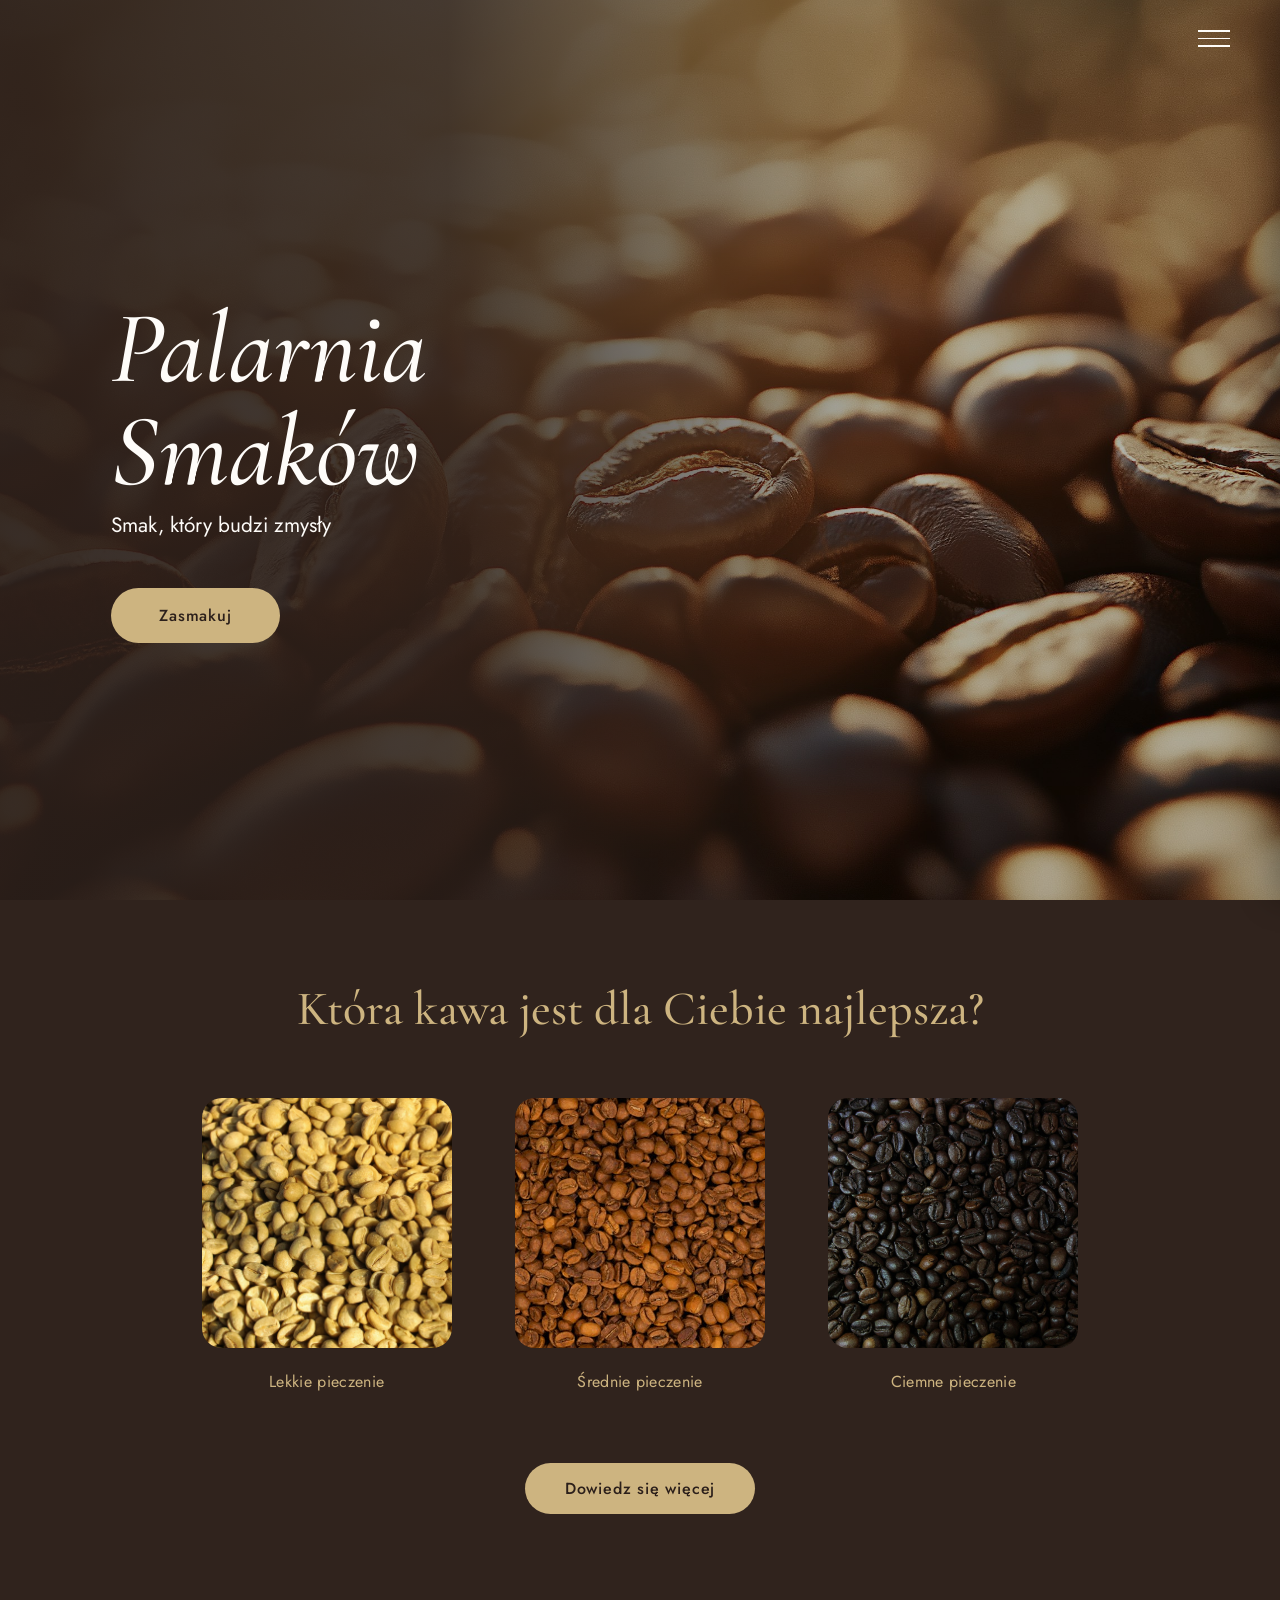
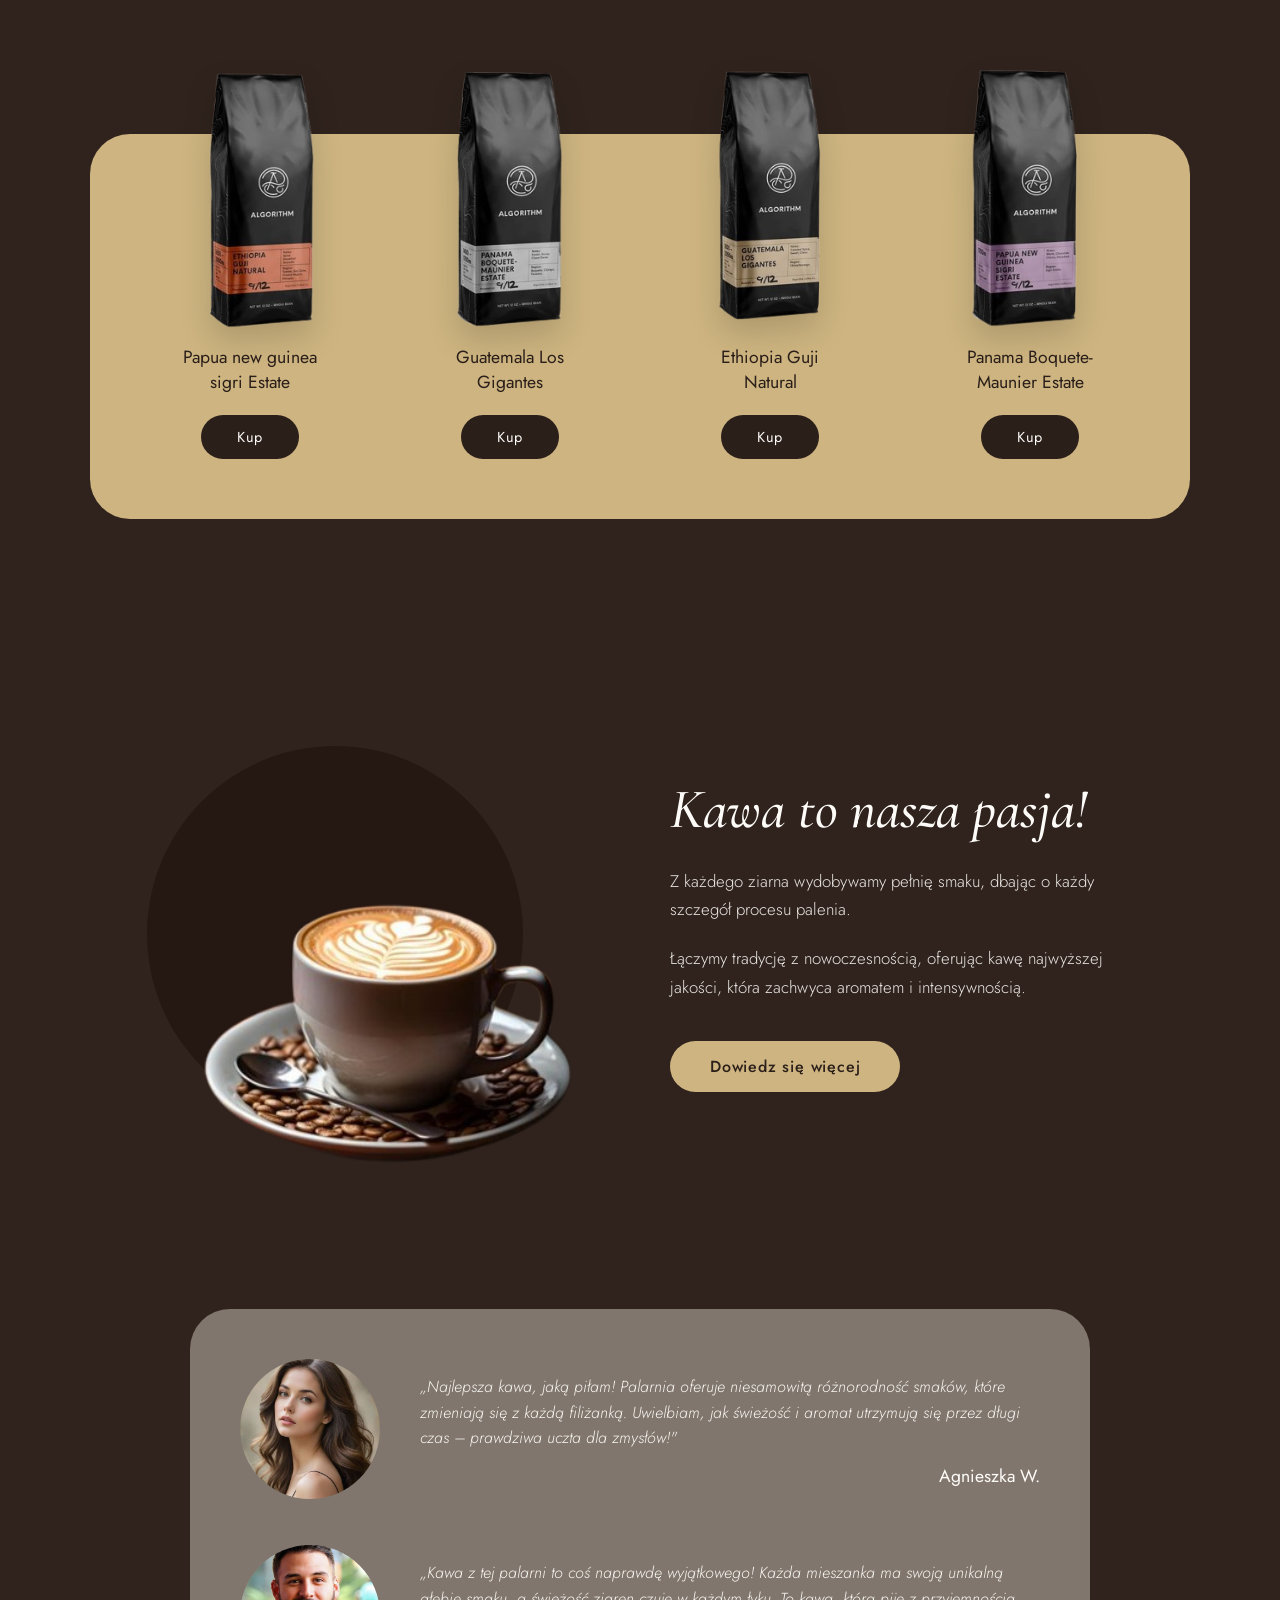
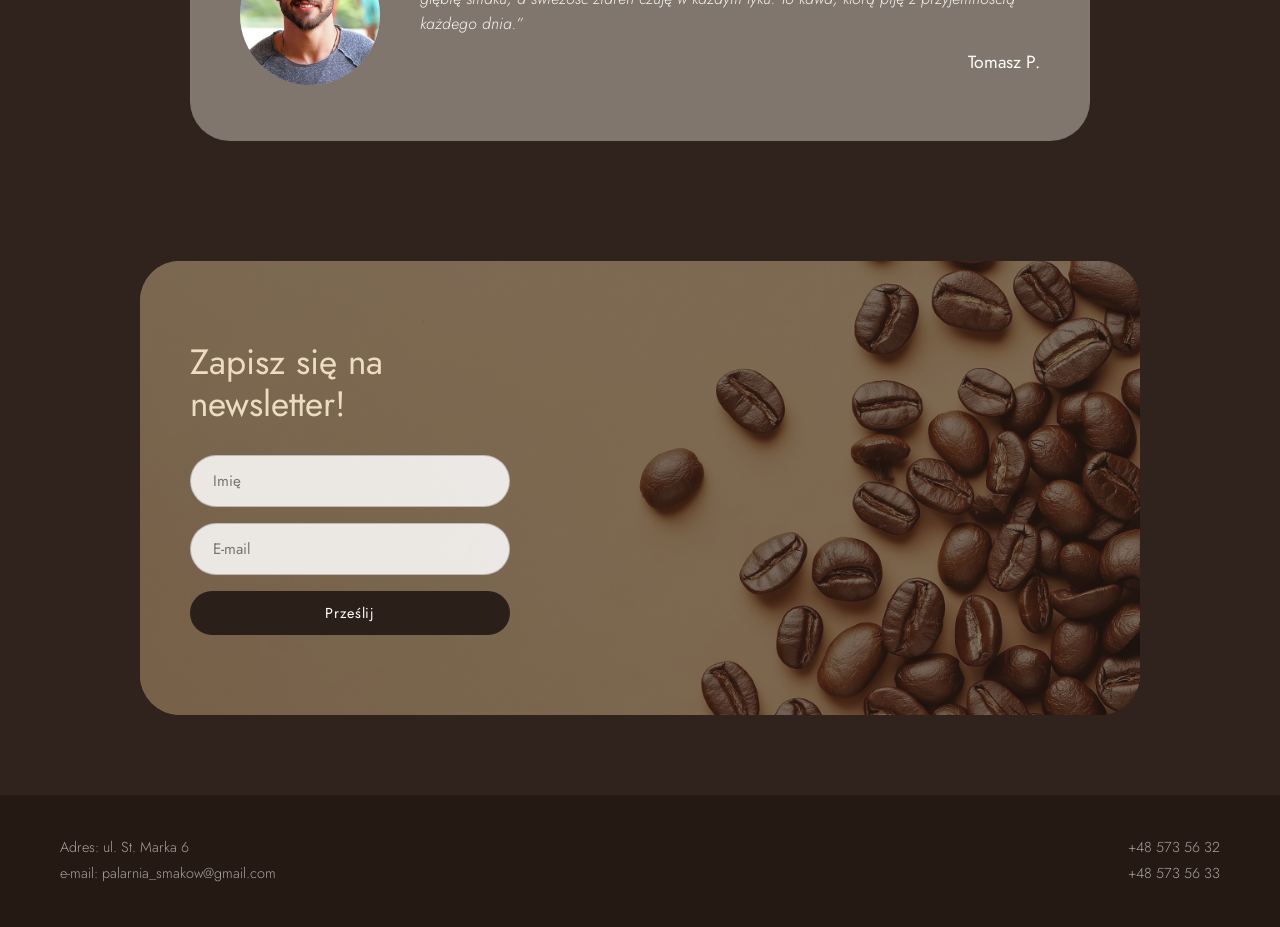
==== index.html @ 59026a5d "initial commit" ====
<!DOCTYPE html>
<html lang="pl">

<head>
  <meta charset="UTF-8" />
  <meta name="viewport" content="width=device-width, initial-scale=1.0" />
  <title>Palarnia Smaków – Smak, który budzi zmysły</title>
  <link rel="preconnect" href="https://fonts.googleapis.com" />
  <link rel="preconnect" href="https://fonts.gstatic.com" crossorigin />
  <link
    href="https://fonts.googleapis.com/css2?family=Cormorant+Garamond:ital,wght@0,400;0,500;0,600;1,400;1,500;1,600&family=Jost:wght@300;400;500&display=swap"
    rel="stylesheet" />
  <link rel="stylesheet" href="styles.css">
</head>

<body>

  <nav id="navbar">
    <div class="burger" id="burger" aria-label="Otwórz menu" role="button" tabindex="0">
      <span></span><span></span><span></span>
    </div>
  </nav>

  <div class="side-menu" id="sideMenu" aria-hidden="true">
    <a href="#about-section" class="close-menu">O nas</a>
    <a href="#roasting" class="close-menu">Recepty</a>
    <a href="#products" class="close-menu">Ceny</a>
    <a href="#newsletter" class="close-menu kontakt">Kontakty</a>
  </div>

  <section class="hero" id="home">
    <div class="hero-bg"></div>
    <div class="hero-content">
      <h1>Palarnia<br />Smaków</h1>
      <p>Smak, który budzi zmysły</p>
      <a href="#roasting" class="btn-primary">Zasmakuj</a>
    </div>
  </section>

  <section class="roasting" id="roasting">
    <h2 class="section-title">Która kawa jest dla Ciebie najlepsza?</h2>
    <div class="roasting-grid">
      <div class="roast-card reveal">
        <img src="img/pexels.jpg" alt="Lekkie pieczenie" loading="lazy" />
        <span>Lekkie pieczenie</span>
      </div>
      <div class="roast-card reveal reveal-delay-1">
        <img src="img/pexels-photo-9899787.jpeg" alt="Średnie pieczenie" loading="lazy" />
        <span>Średnie pieczenie</span>
      </div>
      <div class="roast-card reveal reveal-delay-2">
        <img src="img/coffee-5462272_1280.jpg" alt="Ciemne pieczenie" loading="lazy" />
        <span>Ciemne pieczenie</span>
      </div>
    </div>
    <div class="roasting-center">
      <a href="#products" class="btn-outline">Dowiedz się więcej</a>
    </div>
  </section>

  <section class="products" id="products">
    <div class="products-container">
      <div class="products-grid">
        <div class="product-card reveal">
          <img src="img/coffee4-removebg-preview.png" alt="Papua New Guinea" loading="lazy" />
          <h3>Papua new guinea<br />sigri Estate</h3>
          <button class="btn-dark">Kup</button>
        </div>
        <div class="product-card reveal reveal-delay-1">
          <img src="img/coffee4-removebg-preview2.png" alt="Guatemala" loading="lazy" />
          <h3>Guatemala Los<br />Gigantes</h3>
          <button class="btn-dark">Kup</button>
        </div>
        <div class="product-card reveal reveal-delay-2">
          <img src="img/coffee4-removebg-preview3.png" alt="Ethiopia" loading="lazy" />
          <h3>Ethiopia Guji<br />Natural</h3>
          <button class="btn-dark">Kup</button>
        </div>
        <div class="product-card reveal reveal-delay-3">
          <img src="img/coffee4-removebg-preview4.png" alt="Panama" loading="lazy" />
          <h3>Panama Boquete-<br />Maunier Estate</h3>
          <button class="btn-dark">Kup</button>
        </div>
      </div>
    </div>
  </section>

  <section class="about" id="about-section">
    <div class="about-inner">
      <div class="about-img-wrapper reveal">
        <div class="shape-circle dark"></div>
        <img class="about-img" src="img/кубек54b113f3918b110cf8e657eb90c488ac-removebg-preview.png"
          alt="Kawa – nasza pasja" loading="lazy" />
      </div>
      <div class="about-text reveal reveal-delay-1">
        <h2>Kawa to nasza pasja!</h2>
        <p>Z każdego ziarna wydobywamy pełnię smaku, dbając o każdy szczegół procesu palenia.</p>
        <p>Łączymy tradycję z nowoczesnością, oferując kawę najwyższej jakości, która zachwyca aromatem i
          intensywnością.</p>
        <a href="#newsletter" class="btn-outline">Dowiedz się więcej</a>
      </div>
    </div>
  </section>

  <section class="testimonials">
    <div class="testimonials-container">
      <div class="testimonial-row reveal">
        <div class="test-img-wrapper">
          <img src="img/1e2707a5ba640ab5339deffc21eb04fb.jpg" alt="Agnieszka W." loading="lazy" />
        </div>
        <div class="test-text">
          <blockquote>„Najlepsza kawa, jaką piłam! Palarnia oferuje niesamowitą różnorodność smaków, które zmieniają się
            z każdą filiżanką. Uwielbiam, jak świeżość i aromat utrzymują się przez długi czas – prawdziwa uczta dla
            zmysłów!"</blockquote>
          <cite>Agnieszka W.</cite>
        </div>
      </div>
      <div class="testimonial-row reverse reveal reveal-delay-1">
        <div class="test-text left-align">
          <blockquote>„Kawa z tej palarni to coś naprawdę wyjątkowego! Każda mieszanka ma swoją unikalną głębię smaku, a
            świeżość ziaren czuję w każdym łyku. To kawa, którą piję z przyjemnością każdego dnia.”</blockquote>
          <cite>Tomasz P.</cite>
        </div>
        <div class="test-img-wrapper">
          <div class="shape-circle light"></div>
          <img src="img/2618e67535f8e0091b42cb2a0de5d40c.jpg" alt="Tomasz P." loading="lazy" />
        </div>
      </div>
    </div>
  </section>

  <section class="newsletter" id="newsletter">
    <div class="newsletter-container">
      <div class="newsletter-content reveal">
        <h2>Zapisz się na<br />newsletter!</h2>
        <div class="form-group">
          <input type="text" placeholder="Imię" aria-label="Imię" />
          <input type="email" placeholder="E-mail" aria-label="E-mail" />
          <button class="btn-dark" onclick="this.textContent='Dziękujemy!';">Prześlij</button>
        </div>
      </div>
    </div>
  </section>

  <footer>
    <div>
      <p>Adres: ul. St. Marka 6</p>
      <p>e-mail: palarnia_smakow@gmail.com</p>
    </div>
    <div class="footer-contact">
      <p>+48 573 56 32</p>
      <p>+48 573 56 33</p>
    </div>
  </footer>

  <script src="script.js"></script>
</body>

</html>
---- styles.css ----
*,
*::before,
*::after {
  box-sizing: border-box;
  margin: 0;
  padding: 0;
}

:root {
  --app-bg: #30231d;
  --text-light: #fefcf9;
  --tan: #cdb480;
  --tan-dark: #ba9d65;
  --test-bg: #80766d;
  --btn-dark: #2b1f1a;
  --gold-text: #eedcc1;
  --gold-title: #cdb480;
}

html {
  scroll-behavior: smooth;
}

body {
  font-family: 'Jost', sans-serif;
  background: var(--app-bg);
  color: var(--text-light);
  overflow-x: hidden;
}

nav {
  position: fixed;
  top: 0;
  left: 0;
  right: 0;
  z-index: 1000;
  display: flex;
  align-items: center;
  justify-content: flex-end;
  padding: 30px 50px;
  background: transparent;
  transition: background 0.4s;
}

nav.scrolled {
  background: rgba(43, 31, 26, 0.92);
  backdrop-filter: blur(8px);
}

.burger {
  display: flex;
  flex-direction: column;
  gap: 6px;
  cursor: pointer;
  z-index: 1001;
}

.burger span {
  width: 32px;
  height: 1.5px;
  background: var(--text-light);
  transition: transform 0.35s, opacity 0.35s;
}

.burger.open span:nth-child(1) {
  transform: translateY(7.5px) rotate(45deg);
}

.burger.open span:nth-child(2) {
  opacity: 0;
}

.burger.open span:nth-child(3) {
  transform: translateY(-7.5px) rotate(-45deg);
}

.side-menu {
  position: fixed;
  top: 0;
  right: 0;
  bottom: 0;
  width: 350px;
  background: rgba(43, 31, 26, 0.98);
  backdrop-filter: blur(10px);
  z-index: 900;
  display: flex;
  flex-direction: column;
  justify-content: center;
  padding: 60px;
  transform: translateX(100%);
  transition: transform 0.5s cubic-bezier(0.77, 0, 0.175, 1);
  box-shadow: -10px 0 30px rgba(0, 0, 0, 0.3);
}

.side-menu.open {
  transform: translateX(0);
}

.side-menu a {
  font-family: 'Cormorant Garamond', serif;
  font-size: 2.2rem;
  font-weight: 400;
  font-style: italic;
  color: var(--text-light);
  text-decoration: none;
  display: block;
  padding: 14px 0;
  border-bottom: 1px solid rgba(255, 255, 255, 0.08);
  transition: color 0.2s, padding-left 0.3s;
}

.side-menu a.kontakt {
  border-bottom: none;
  margin-top: 2rem;
  font-size: 1.4rem;
  color: var(--tan);
  font-family: 'Jost', sans-serif;
  font-style: normal;
}

.side-menu a:hover {
  color: var(--tan);
  padding-left: 12px;
}

.hero {
  position: relative;
  min-height: 100vh;
  display: flex;
  flex-direction: column;
  justify-content: center;
  padding: 120px 60px 80px;
  overflow: hidden;
}

.hero-bg {
  position: absolute;
  inset: 0;
  background-image: url('img/Golden Hour Coffee Beans.jpeg');
  background-size: cover;
  background-position: center;
  filter: brightness(0.7);
  transform: scale(1.05);
  transition: transform 8s ease;
}

.hero:hover .hero-bg {
  transform: scale(1);
}

.hero::after {
  content: '';
  position: absolute;
  inset: 0;
  background: linear-gradient(to right, rgba(43, 31, 26, 0.9) 0%, rgba(43, 31, 26, 0.8) 35%, transparent 70%);
}

.hero-content {
  position: relative;
  z-index: 2;
  max-width: 600px;
  padding-left: 4vw;
}

.hero-content h1 {
  font-family: 'Cormorant Garamond', serif;
  font-size: clamp(4rem, 8vw, 6.5rem);
  font-weight: 500;
  font-style: italic;
  line-height: 1;
  color: var(--text-light);
  margin-bottom: 8px;
  animation: fadeUp 1s 0.2s both;
}

.hero-content p {
  font-size: 1.3rem;
  font-weight: 400;
  color: var(--text-light);
  margin-bottom: 48px;
  animation: fadeUp 1s 0.5s both;
}

.btn-primary {
  display: inline-block;
  background: var(--tan);
  color: var(--btn-dark);
  padding: 16px 48px;
  font-family: 'Jost', sans-serif;
  font-size: 1rem;
  font-weight: 500;
  letter-spacing: 0.05em;
  text-decoration: none;
  border: none;
  border-radius: 50px;
  cursor: pointer;
  transition: background 0.25s, transform 0.25s;
  animation: fadeUp 1s 0.8s both;
}

.btn-primary:hover {
  background: var(--tan-dark);
  transform: translateY(-2px);
}

.btn-dark {
  display: inline-block;
  background: var(--btn-dark);
  color: var(--text-light);
  padding: 12px 36px;
  border: none;
  border-radius: 50px;
  font-family: 'Jost', sans-serif;
  font-size: 0.9rem;
  font-weight: 400;
  letter-spacing: 0.05em;
  text-decoration: none;
  cursor: pointer;
  transition: background 0.2s, color 0.2s;
}

.btn-dark:hover {
  background: #1f140e;
}

.btn-outline {
  display: inline-block;
  background: var(--tan);
  color: var(--btn-dark);
  padding: 14px 40px;
  border: none;
  font-family: 'Jost', sans-serif;
  font-size: 1rem;
  font-weight: 500;
  letter-spacing: 0.05em;
  text-decoration: none;
  border-radius: 50px;
  cursor: pointer;
  transition: background 0.25s;
  margin-top: 20px;
}

.btn-outline:hover {
  background: var(--tan-dark);
}

section {
  padding: 80px 20px;
}

.section-title {
  font-family: 'Cormorant Garamond', serif;
  font-size: clamp(2.2rem, 4vw, 3rem);
  font-weight: 500;
  font-style: normal;
  text-align: center;
  color: var(--gold-title);
  margin-bottom: 60px;
}

.roasting {
  background: transparent;
}

.roasting-grid {
  display: grid;
  grid-template-columns: repeat(3, 1fr);
  gap: 40px;
  max-width: 900px;
  margin: 0 auto 50px;
}

.roast-card {
  text-align: center;
}

.roast-card img {
  width: 100%;
  max-width: 250px;
  aspect-ratio: 1;
  margin-bottom: 16px;
  object-fit: cover;
  border-radius: 20px;
  transition: transform 0.4s;
}

.roast-card:hover img {
  transform: scale(1.04);
}

.roast-card span {
  font-size: 1rem;
  font-weight: 400;
  color: var(--tan);
  letter-spacing: 0.02em;
}

.roasting-center {
  text-align: center;
}

.products {
  padding-top: 140px;
  background: transparent;
}

.products-container {
  background: var(--tan);
  border-radius: 40px;
  max-width: 1100px;
  margin: 0 auto;
  padding: 0 40px 60px;
}

.products-grid {
  display: grid;
  grid-template-columns: repeat(4, 1fr);
  gap: 20px;
}

.product-card {
  text-align: center;
  display: flex;
  flex-direction: column;
  align-items: center;
}

.product-card img {
  width: 100%;
  max-width: 180px;
  aspect-ratio: 16/25;
  object-fit: contain;
  margin-top: -80px;
  margin-bottom: 10px;
  filter: drop-shadow(0 15px 15px rgba(0, 0, 0, 0.15));
  transition: transform 0.3s;
}

.product-card:hover img {
  transform: translateY(-10px);
}

.product-card h3 {
  font-family: 'Jost', sans-serif;
  font-size: 1.1rem;
  font-weight: 400;
  margin-bottom: 20px;
  color: var(--btn-dark);
  line-height: 1.4;
}

.about {
  padding-top: 100px;
  padding-bottom: 100px;
}

.about-inner {
  display: grid;
  grid-template-columns: 1fr 1fr;
  gap: 60px;
  align-items: center;
  max-width: 1000px;
  margin: 0 auto;
}

.about-img-wrapper {
  position: relative;
  display: flex;
  justify-content: center;
}

.shape-circle.dark {
  position: absolute;
  top: 10%;
  left: 10%;
  width: 80%;
  padding-top: 80%;
  background: #251711;
  border-radius: 50%;
  z-index: 0;
  transform: translate(-40px, 0);
}

.about-img {
  position: relative;
  z-index: 1;
  border-radius: 20%;
  width: 100%;
  max-width: 500px;
  aspect-ratio: 1;
  object-fit: cover;
  transform: translateX(-30px);
}

.about-text h2 {
  font-family: 'Cormorant Garamond', serif;
  font-size: clamp(2.5rem, 5vw, 3.5rem);
  font-style: italic;
  font-weight: 500;
  color: var(--text-light);
  margin-bottom: 24px;
}

.about-text p {
  font-size: 1.05rem;
  font-weight: 300;
  line-height: 1.7;
  color: var(--text-light);
  margin-bottom: 20px;
  opacity: 0.9;
}

.testimonials {
  padding: 40px 20px 80px;
}

.testimonials-container {
  background: var(--test-bg);
  border-radius: 40px;
  max-width: 900px;
  margin: 0 auto;
  padding: 50px;
  display: flex;
  flex-direction: column;
  gap: 40px;
}

.testimonial-row {
  display: flex;
  align-items: center;
  gap: 40px;
}

.testimonial-row.reverse {
  flex-direction: row-reverse;
}

.test-img-wrapper {
  position: relative;
  min-width: 140px;
}

.shape-circle.light {
  position: absolute;
  top: 0;
  left: 0;
  width: 140px;
  height: 140px;
  background: rgba(255, 255, 255, 0.15);
  border-radius: 50%;
  z-index: 0;
}

.test-img-wrapper img {
  position: relative;
  z-index: 1;
  width: 140px;
  height: 140px;
  border-radius: 50%;
  object-fit: cover;
}

.test-img-wrapper img[alt="Agnieszka W."] {
  object-position: center 20%;
}

.test-text {
  display: flex;
  flex-direction: column;
}

.test-text.left-align {
  align-items: flex-start;
  text-align: left;
}

.test-text blockquote {
  font-family: 'Jost', sans-serif;
  font-weight: 300;
  font-size: 1rem;
  line-height: 1.6;
  color: var(--text-light);
  margin-bottom: 12px;
  font-style: italic;
  opacity: 0.95;
}

.test-text cite {
  font-style: normal;
  font-weight: 400;
  font-size: 1.1rem;
  color: var(--text-light);
  align-self: flex-end;
}

.test-text.left-align cite {
  align-self: flex-end;
}

.newsletter {
  padding-top: 40px;
  padding-bottom: 80px;
}

.newsletter-container {
  background-image: url('img/Scattered Coffee Beans.jpeg');
  background-size: cover;
  background-position: center;
  border-radius: 40px;
  max-width: 1000px;
  margin: 0 auto;
  position: relative;
  display: flex;
  overflow: hidden;
}

.newsletter-container::before {
  content: '';
  position: absolute;
  inset: 0;
  background: rgba(43, 31, 26, 0.55);
  z-index: 0;
}

.newsletter-content {
  padding: 80px 50px;
  flex: 1;
  display: flex;
  flex-direction: column;
  justify-content: center;
  position: relative;
  z-index: 1;
}

.newsletter-content h2 {
  font-family: 'Jost', sans-serif;
  font-size: 2.2rem;
  font-weight: 400;
  color: var(--gold-text);
  margin-bottom: 30px;
  line-height: 1.2;
}

.form-group {
  display: flex;
  flex-direction: column;
  gap: 16px;
  max-width: 320px;
}

.newsletter input {
  width: 100%;
  padding: 14px 22px;
  border: 1px solid rgba(0, 0, 0, 0.2);
  border-radius: 50px;
  font-family: 'Jost', sans-serif;
  font-size: 0.95rem;
  background: rgba(255, 255, 255, 0.85);
  color: var(--btn-dark);
  outline: none;
  transition: border-color 0.2s;
}

.newsletter input:focus {
  border-color: var(--tan);
  background: #fff;
}

footer {
  display: flex;
  justify-content: space-between;
  align-items: center;
  padding: 40px 60px;
  background: #251913;
}

footer p {
  font-size: 0.9rem;
  font-weight: 300;
  color: rgba(255, 255, 255, 0.6);
  line-height: 1.8;
}

.footer-contact {
  text-align: right;
  color: rgba(255, 255, 255, 0.6);
}

.reveal {
  opacity: 0;
  transform: translateY(30px);
  transition: opacity 0.7s, transform 0.7s;
}

.reveal.visible {
  opacity: 1;
  transform: none;
}

@keyframes fadeUp {
  from {
    opacity: 0;
    transform: translateY(24px);
  }

  to {
    opacity: 1;
    transform: translateY(0);
  }
}

.reveal-delay-1 {
  transition-delay: 0.15s;
}

.reveal-delay-2 {
  transition-delay: 0.30s;
}

.reveal-delay-3 {
  transition-delay: 0.45s;
}

@media (max-width: 900px) {
  .hero-content h1 {
    font-size: 4rem;
  }

  .roasting-grid {
    grid-template-columns: 1fr;
    max-width: 300px;
  }

  .products-grid {
    grid-template-columns: repeat(2, 1fr);
    gap: 40px 20px;
  }

  .about-inner {
    grid-template-columns: 1fr;
    text-align: center;
  }

  .about-img-wrapper {
    max-width: 380px;
    margin: 0 auto;
  }

  .shape-circle.dark {
    top: 0;
    left: 0;
    transform: translate(0, 0);
  }

  .about-text h2 {
    font-size: 3rem;
  }

  .about-text cite {
    justify-content: center;
  }

  .testimonial-row,
  .testimonial-row.reverse {
    flex-direction: column;
    text-align: center;
  }

  .test-text.left-align cite,
  .test-text cite {
    align-self: center;
  }

  .newsletter-container {
    flex-direction: column;
  }

  .newsletter-img {
    width: 100%;
    height: 250px;
    border-radius: 0 0 40px 40px;
  }

  footer {
    flex-direction: column;
    text-align: center;
    gap: 20px;
  }

  .footer-contact {
    text-align: center;
  }

  .products {
    padding-top: 80px;
  }

  .product-card img {
    margin-top: -60px;
  }
}

@media (max-width: 500px) {
  nav {
    padding: 20px;
  }

  .hero-content h1 {
    font-size: 3.5rem;
  }

  .products-grid {
    grid-template-columns: 1fr;
  }

  .products-container {
    padding: 0 20px 40px;
  }

  .side-menu {
    width: 100%;
  }
}
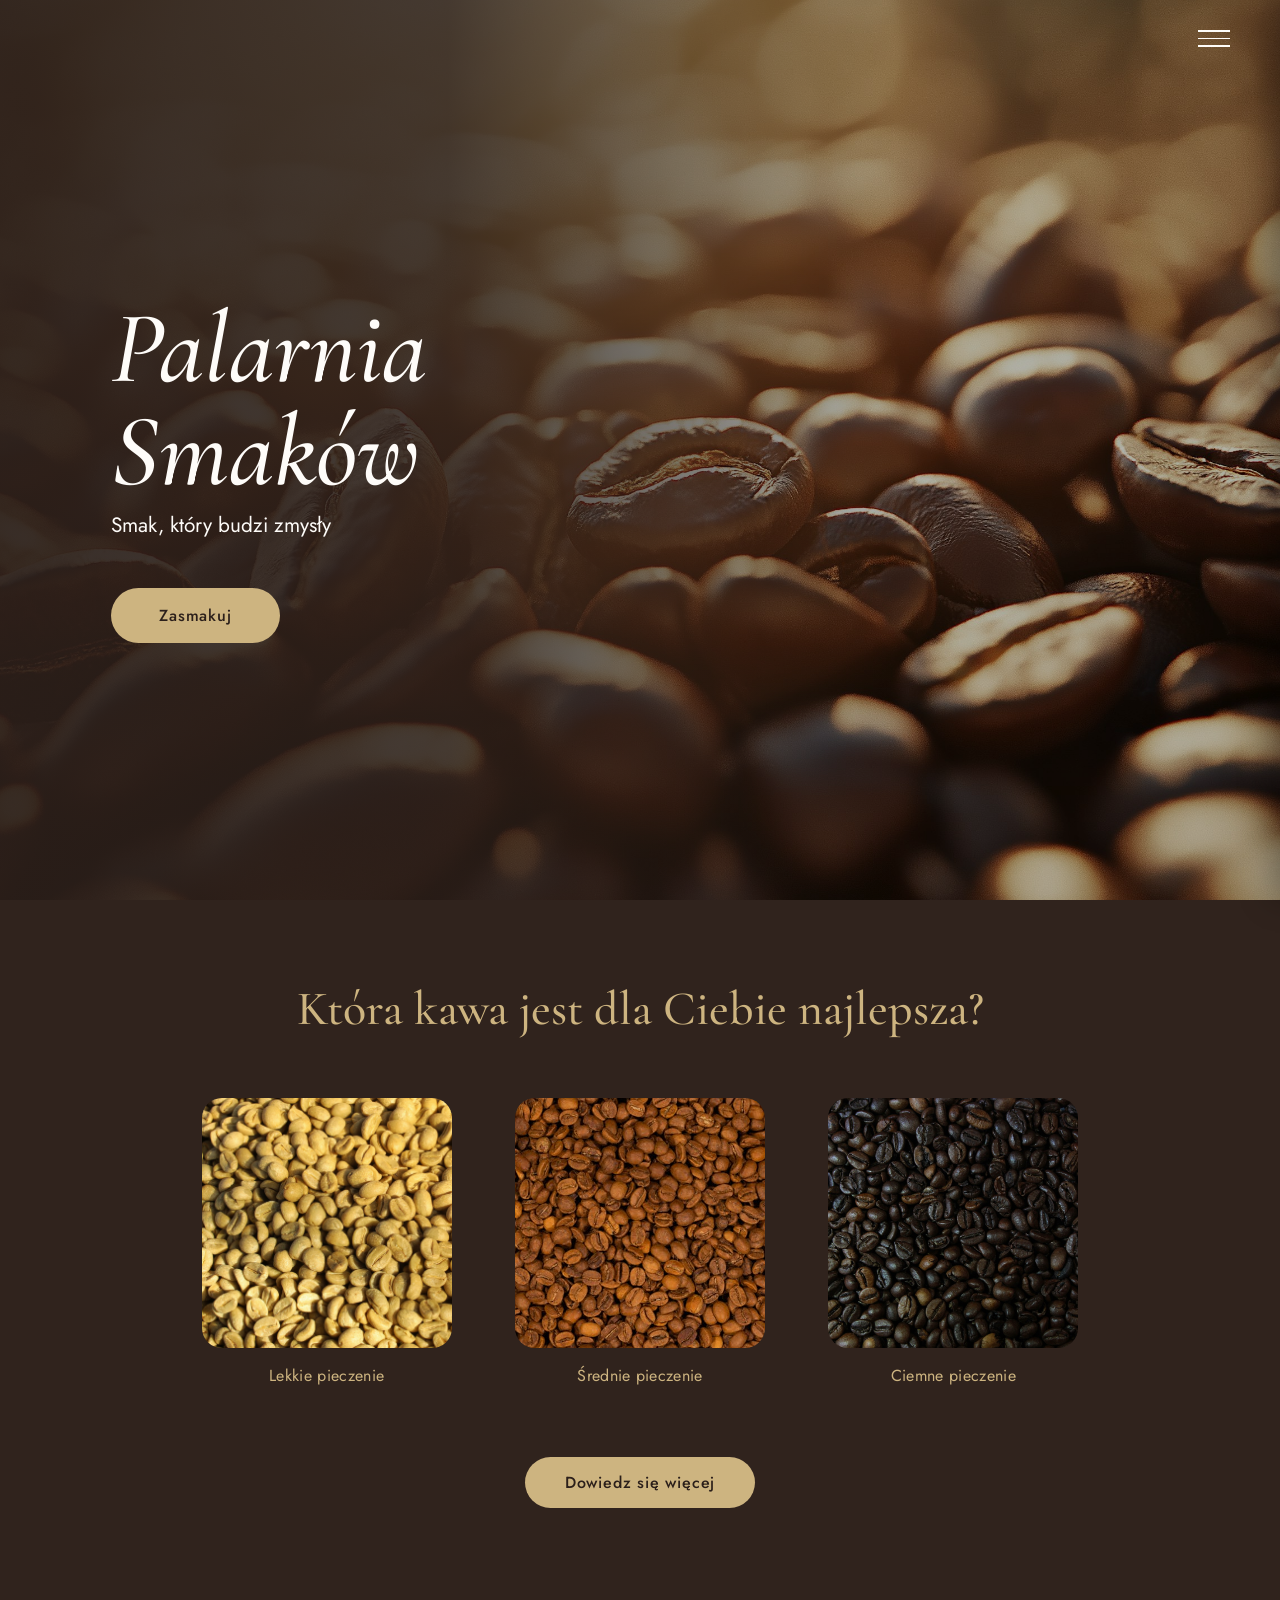
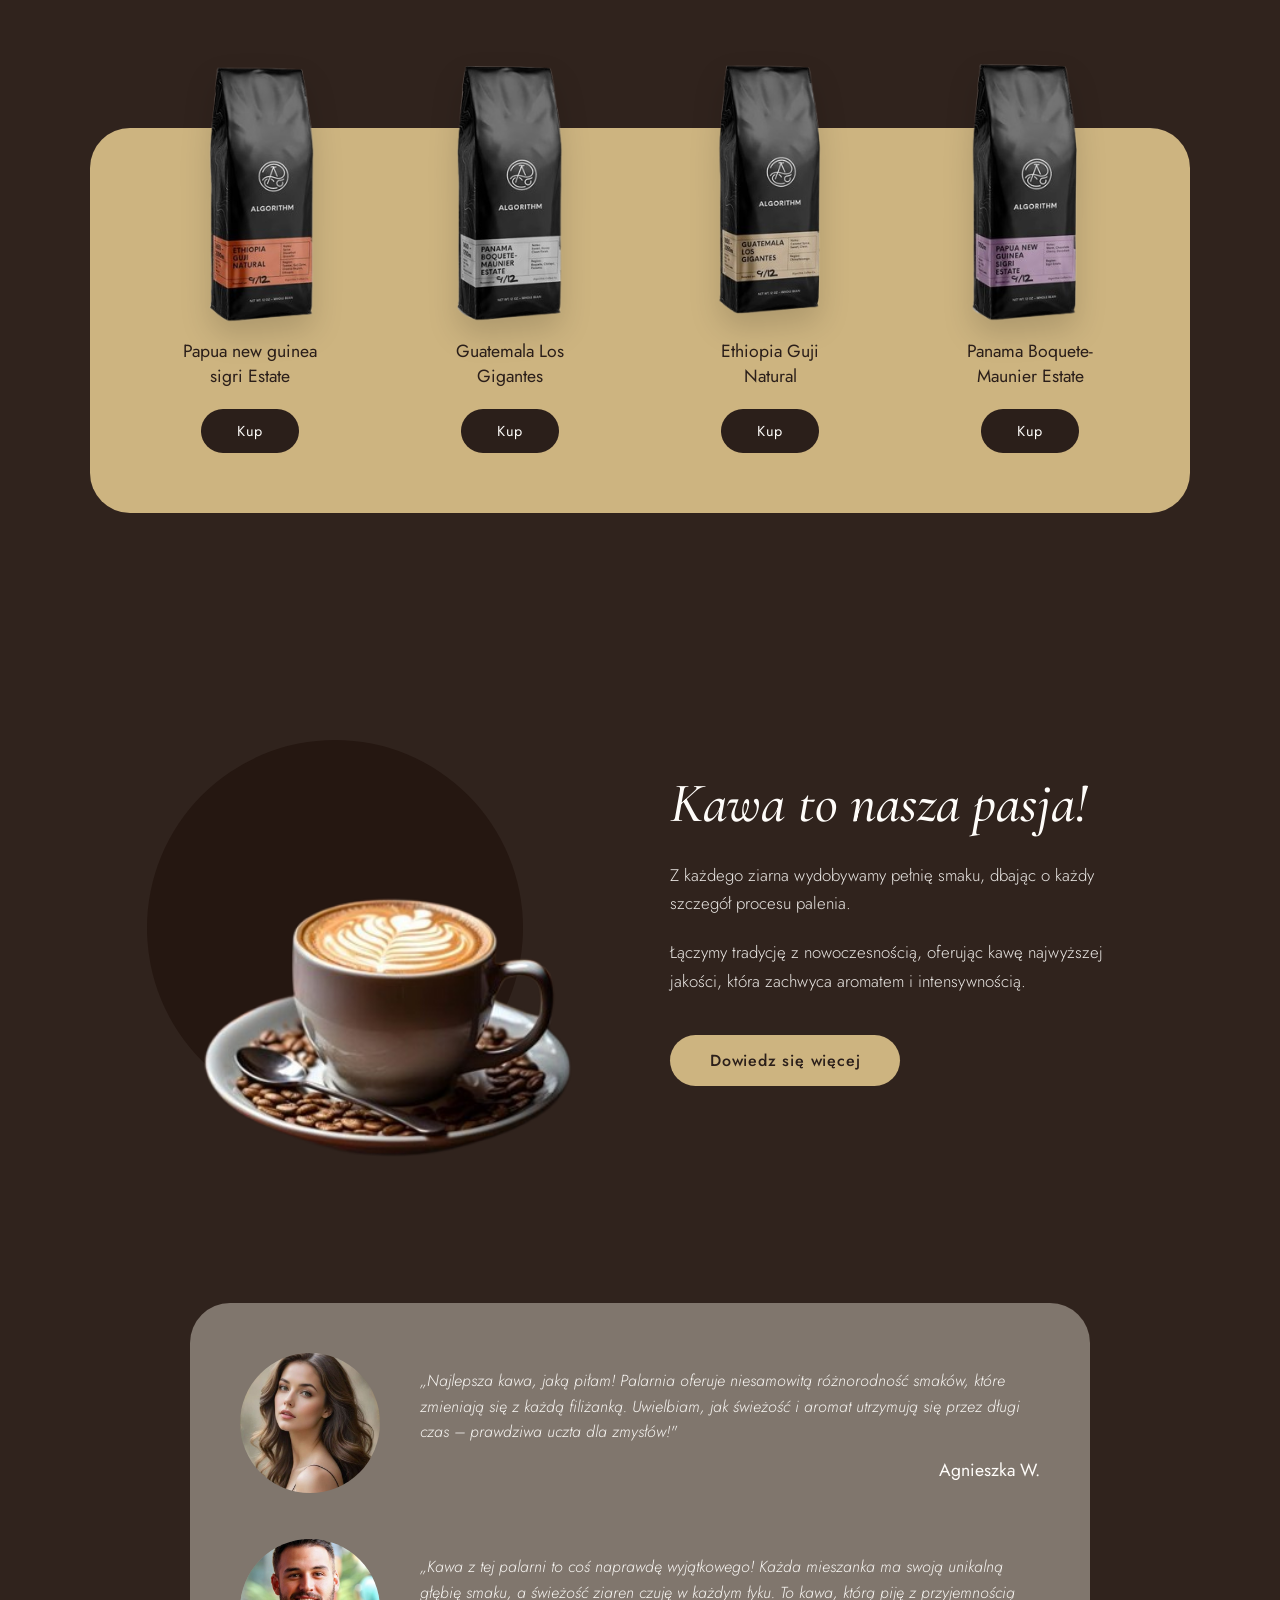
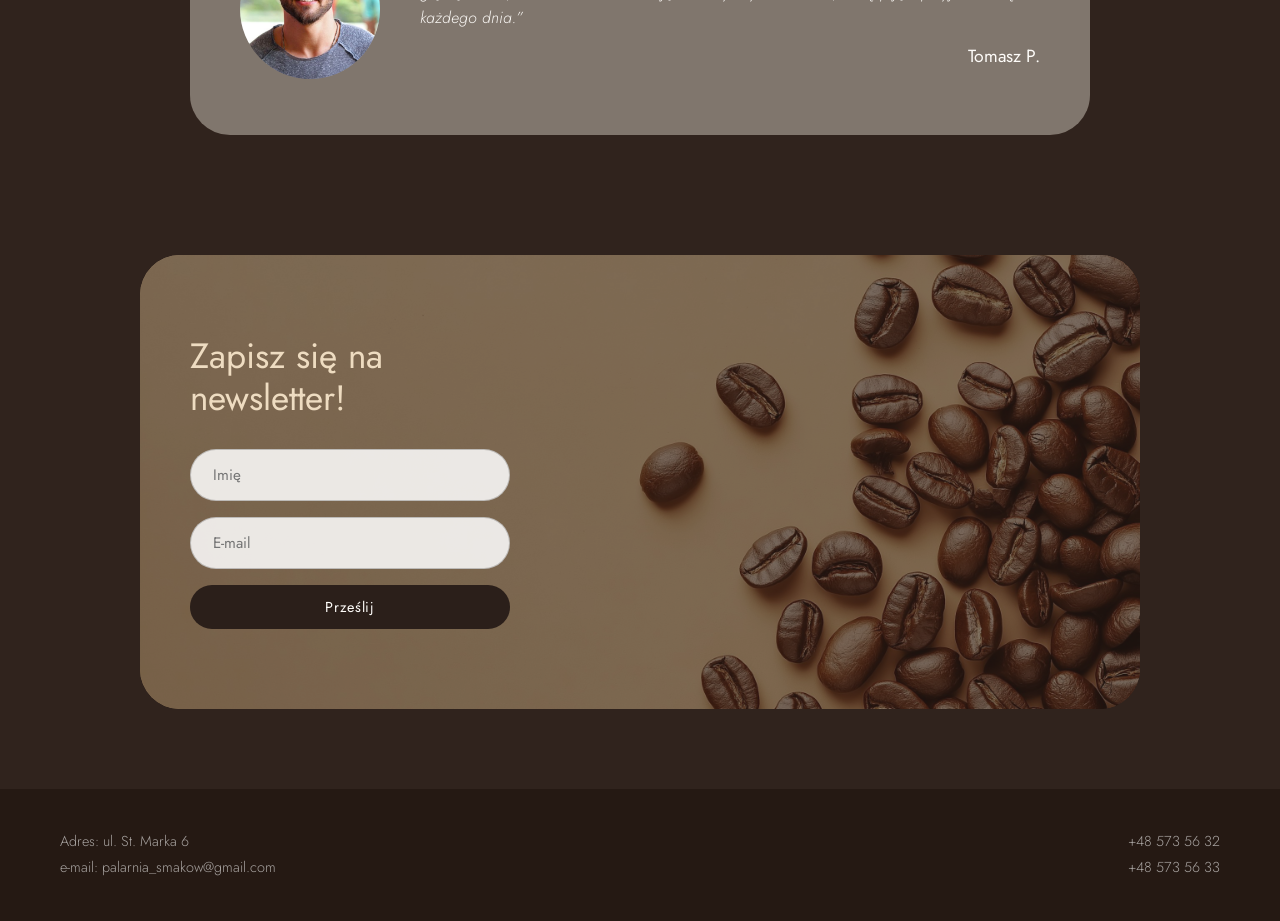
==== commit b09cc52a: "full project" ====
--- a/index.html
+++ b/index.html
@@ -5,6 +5,7 @@
   <meta charset="UTF-8" />
   <meta name="viewport" content="width=device-width, initial-scale=1.0" />
   <title>Palarnia Smaków – Smak, który budzi zmysły</title>
+  <link rel="icon" href="data:image/svg+xml,<svg xmlns='http://www.w3.org/2000/svg' viewBox='0 0 100 100'><path d='M20 40 Q20 80 50 80 Q80 80 80 40 H20' fill='%236f4e37'/><path d='M80 45 Q90 45 90 55 Q90 65 80 65' stroke='%236f4e37' stroke-width='8' fill='none'/><path d='M30 20 Q35 10 40 20 T50 20' stroke='%236f4e37' stroke-width='4' fill='none'/><path d='M50 20 Q55 10 60 20 T70 20' stroke='%236f4e37' stroke-width='4' fill='none'/></svg>" />
   <link rel="preconnect" href="https://fonts.googleapis.com" />
   <link rel="preconnect" href="https://fonts.gstatic.com" crossorigin />
   <link
--- a/styles.css
+++ b/styles.css
@@ -275,10 +275,11 @@
 }
 
 .roast-card img {
+  display: block;
   width: 100%;
   max-width: 250px;
   aspect-ratio: 1;
-  margin-bottom: 16px;
+  margin: 0 auto 16px;
   object-fit: cover;
   border-radius: 20px;
   transition: transform 0.4s;
@@ -289,6 +290,7 @@
 }
 
 .roast-card span {
+  display: block;
   font-size: 1rem;
   font-weight: 400;
   color: var(--tan);
@@ -660,9 +662,13 @@
     justify-content: center;
   }
 
-  .testimonial-row,
+  .testimonial-row {
+    flex-direction: column;
+    text-align: center;
+  }
+
   .testimonial-row.reverse {
-    flex-direction: column;
+    flex-direction: column-reverse;
     text-align: center;
   }
 
@@ -698,6 +704,19 @@
   .product-card img {
     margin-top: -60px;
   }
+
+  .products-grid {
+    gap: 64px 20px;
+  }
+
+  .product-card h3 {
+    font-size: 1.25rem;
+  }
+
+  .product-card .btn-dark {
+    font-size: 1rem;
+    padding: 14px 42px;
+  }
 }
 
 @media (max-width: 500px) {
@@ -705,8 +724,30 @@
     padding: 20px;
   }
 
+  .hero {
+    padding: 130px 28px 90px;
+    align-items: center;
+    text-align: center;
+    min-height: 100vh;
+  }
+
+  .hero-content {
+    padding-left: 0;
+    max-width: 100%;
+  }
+
   .hero-content h1 {
-    font-size: 3.5rem;
+    font-size: 4.4rem;
+  }
+
+  .hero-content p {
+    font-size: 1.3rem;
+    margin-bottom: 40px;
+  }
+
+  .hero-content .btn-primary {
+    padding: 17px 52px;
+    font-size: 1.05rem;
   }
 
   .products-grid {
